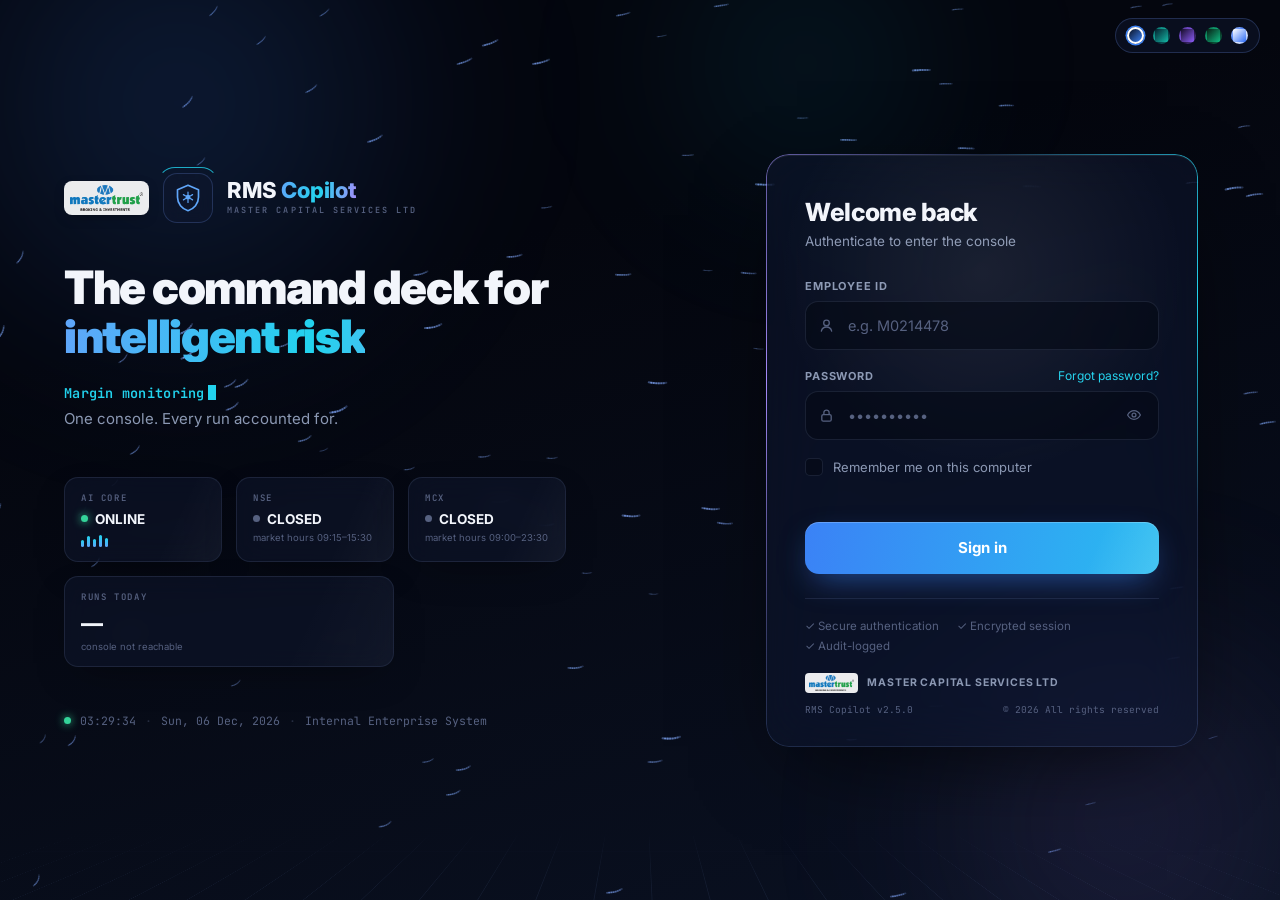
==== platform/login/index.html @ b71c1687 "RMS Copilot - clean start" ====
<!DOCTYPE html>
<html lang="en">
<head>
  <meta charset="UTF-8">
  <meta name="viewport" content="width=device-width, initial-scale=1.0">
  <meta name="color-scheme" content="dark">
  <title>RMS Copilot — Sign in</title>
  <link rel="preconnect" href="https://fonts.googleapis.com">
  <link rel="preconnect" href="https://fonts.gstatic.com" crossorigin>
  <link href="https://fonts.googleapis.com/css2?family=Inter:wght@400;500;600;700;800;900&family=JetBrains+Mono:wght@400;600&display=swap" rel="stylesheet">
  <!-- Absolute path: served at /login, relative would 404 -->
  <link rel="stylesheet" href="/platform/login/styles.css">
</head>

<body data-env="DEV">

  <!-- ═══ DEPTH-PROJECTED STARFIELD (canvas) — parallaxes against cursor ═══ -->
  <canvas id="bgField" aria-hidden="true"></canvas>

  <!-- ═══ AURORA LIGHT VOLUMES — huge blurred orbs drifting behind all ═══ -->
  <div class="aurora" aria-hidden="true">
    <div class="orb o1"></div>
    <div class="orb o2"></div>
    <div class="orb o3"></div>
  </div>

  <!-- ═══ HOLOGRAPHIC FLOOR GRID ═══ -->
  <div class="floor" aria-hidden="true"></div>

  <!-- ═══ THEME PICKER ═══ -->
  <div class="theme-picker" role="radiogroup" aria-label="Color theme">
    <button class="tp-dot" data-theme="midnight" title="Midnight" role="radio" aria-checked="true"></button>
    <button class="tp-dot" data-theme="ocean"    title="Ocean"    role="radio" aria-checked="false"></button>
    <button class="tp-dot" data-theme="nebula"   title="Nebula"   role="radio" aria-checked="false"></button>
    <button class="tp-dot" data-theme="emerald"  title="Emerald"  role="radio" aria-checked="false"></button>
    <button class="tp-dot" data-theme="light"    title="Light"    role="radio" aria-checked="false"></button>
  </div>

  <div class="shell">

    <!-- ═══════════════════════ LEFT · THE DECK ═══════════════════════ -->
    <section class="brand">
      <!-- parallax container — layers shift at different rates vs cursor -->
      <div class="brand-inner plx" data-plx="14">

        <div class="logo-row anim" style="--d:0ms">
          <!-- Company logo — hidden automatically if the file fails to load,
               so a missing/odd-looking asset can never break the header -->
          <img class="co-logo" src="/platform/login/master-logo.avif" alt=""
               onerror="this.style.display='none'">
          <div class="logo-mark" aria-hidden="true">
            <span class="logo-ring"></span>
            <svg viewBox="0 0 40 40" fill="none" xmlns="http://www.w3.org/2000/svg">
              <defs>
                <linearGradient id="lg" x1="0" y1="0" x2="40" y2="40">
                  <stop offset="0%"  stop-color="var(--g1)"/>
                  <stop offset="55%" stop-color="var(--g2)"/>
                  <stop offset="100%" stop-color="var(--g3)"/>
                </linearGradient>
              </defs>
              <path d="M20 3 34 9v10c0 8.5-6 15.5-14 18C12 34.5 6 27.5 6 19V9l14-6z"
                    stroke="url(#lg)" stroke-width="2.2" stroke-linejoin="round"/>
              <circle cx="20" cy="19" r="3.2" fill="url(#lg)"/>
              <path d="M20 12v3.6M20 22.4V26M13.9 15.5l3 1.8M23.1 20.7l3 1.8M26.1 15.5l-3 1.8M16.9 20.7l-3 1.8"
                    stroke="url(#lg)" stroke-width="1.6" stroke-linecap="round"/>
            </svg>
          </div>
          <div class="wm-block">
            <div class="wordmark">RMS <span>Copilot</span></div>
            <div class="wm-co">MASTER CAPITAL SERVICES LTD</div>
          </div>
        </div>

        <!-- word-by-word blur-to-sharp reveal; each word also distorts on hover -->
        <h1 class="tagline" aria-label="The command deck for intelligent risk">
          <span class="w" style="--wd:.10s">The</span>
          <span class="w" style="--wd:.18s">command</span>
          <span class="w" style="--wd:.26s">deck</span>
          <span class="w" style="--wd:.34s">for</span><br>
          <em class="w hue" style="--wd:.46s">intelligent&nbsp;risk</em>
        </h1>

        <p class="tagline-sub anim" style="--d:520ms">
          <span id="typeLine" class="type-line">Margin monitoring</span><span class="caret"></span><br>
          One console. Every run accounted for.
        </p>

        <!-- HUD telemetry — floats at its own depth, fed live by script.js
             (real /ops data where reachable; time-derived market state always) -->
        <div class="hud plx" data-plx="26" aria-hidden="true">
          <div class="hud-card anim float" style="--d:300ms; --fd:0s">
            <div class="hud-k">AI CORE</div>
            <div class="hud-v"><span class="pulse ok"></span> ONLINE</div>
            <div class="hud-wave"><i></i><i></i><i></i><i></i><i></i></div>
          </div>
          <div class="hud-card anim float" style="--d:380ms; --fd:1.1s">
            <div class="hud-k">NSE</div>
            <div class="hud-v" id="hudNse"><span class="pulse"></span> —</div>
            <div class="hud-sub" id="hudNseSub">market hours 09:15–15:30</div>
          </div>
          <div class="hud-card anim float" style="--d:460ms; --fd:2.2s">
            <div class="hud-k">MCX</div>
            <div class="hud-v" id="hudMcx"><span class="pulse"></span> —</div>
            <div class="hud-sub" id="hudMcxSub">market hours 09:00–23:30</div>
          </div>
          <div class="hud-card anim float wide" style="--d:540ms; --fd:3.0s">
            <div class="hud-k">RUNS TODAY</div>
            <div class="hud-v big" id="hudRuns">—</div>
            <div class="hud-sub" id="hudRunsSub">connecting to console…</div>
          </div>
        </div>

        <div class="ops-line anim" style="--d:620ms">
          <span class="ops-dot"></span>
          <span id="liveClock">--:--:--</span>
          <span class="ops-sep">·</span>
          <span id="liveDate">—</span>
          <span class="ops-sep">·</span>
          <span>Internal Enterprise System</span>
        </div>

      </div>
    </section>

    <!-- ═══════════════════════ RIGHT · THE CARD ═══════════════════════ -->
    <main class="auth">
      <!-- perspective stage: the card tilts in 3D toward the cursor -->
      <div class="stage">
        <div class="card anim breathe" id="loginCard" style="--d:140ms">

          <!-- animated conic border, runs around the card edge -->
          <span class="card-border" aria-hidden="true"></span>
          <!-- cursor-tracked light reflection -->
          <span class="card-sheen" id="cardSheen" aria-hidden="true"></span>

          <div class="card-logo" aria-hidden="true">
            <svg viewBox="0 0 40 40" width="34" height="34" fill="none">
              <path d="M20 3 34 9v10c0 8.5-6 15.5-14 18C12 34.5 6 27.5 6 19V9l14-6z"
                    stroke="url(#lg)" stroke-width="2.2" stroke-linejoin="round"/>
              <circle cx="20" cy="19" r="3.2" fill="var(--g1)"/>
            </svg>
          </div>

          <h2 class="card-title">Welcome back</h2>
          <p class="card-sub">Authenticate to enter the console</p>

          <form id="loginForm" novalidate>

            <div class="field">
              <label for="empId">Employee ID</label>
              <div class="input-wrap">
                <span class="input-ic" aria-hidden="true">
                  <svg viewBox="0 0 16 16" width="15" height="15" fill="none">
                    <circle cx="8" cy="5.2" r="3" stroke="currentColor" stroke-width="1.4"/>
                    <path d="M2.5 14c.7-3 3-4.4 5.5-4.4s4.8 1.4 5.5 4.4" stroke="currentColor" stroke-width="1.4" stroke-linecap="round"/>
                  </svg>
                </span>
                <input id="empId" name="empId" type="text" autocomplete="username"
                       spellcheck="false" required placeholder="e.g. M0214478"
                       aria-describedby="formMsg">
              </div>
            </div>

            <div class="field">
              <div class="label-row">
                <label for="password">Password</label>
                <a class="forgot" href="javascript:void(0)" id="forgotLink">Forgot password?</a>
              </div>
              <div class="input-wrap">
                <span class="input-ic" aria-hidden="true">
                  <svg viewBox="0 0 16 16" width="15" height="15" fill="none">
                    <rect x="3" y="7" width="10" height="7" rx="1.6" stroke="currentColor" stroke-width="1.4"/>
                    <path d="M5.2 7V5a2.8 2.8 0 1 1 5.6 0v2" stroke="currentColor" stroke-width="1.4"/>
                  </svg>
                </span>
                <input id="password" name="password" type="password"
                       autocomplete="current-password" required
                       placeholder="••••••••••" aria-describedby="capsWarn formMsg">
                <button type="button" class="eye" id="eyeBtn"
                        aria-label="Show password" aria-pressed="false">
                  <svg class="eye-open" viewBox="0 0 18 18" width="16" height="16" fill="none">
                    <path d="M1.8 9S4.5 4.2 9 4.2 16.2 9 16.2 9 13.5 13.8 9 13.8 1.8 9 1.8 9z" stroke="currentColor" stroke-width="1.4"/>
                    <circle cx="9" cy="9" r="2.2" stroke="currentColor" stroke-width="1.4"/>
                  </svg>
                  <svg class="eye-closed" viewBox="0 0 18 18" width="16" height="16" fill="none" style="display:none">
                    <path d="M1.8 9S4.5 4.2 9 4.2 16.2 9 16.2 9 13.5 13.8 9 13.8 1.8 9 1.8 9z" stroke="currentColor" stroke-width="1.4"/>
                    <path d="M3.5 14.5 14.5 3.5" stroke="currentColor" stroke-width="1.4" stroke-linecap="round"/>
                  </svg>
                </button>
              </div>
              <div class="caps-warn" id="capsWarn" role="status" aria-live="polite" hidden>
                ⇪ Caps Lock is on
              </div>
            </div>

            <label class="remember">
              <input type="checkbox" id="rememberMe">
              <span class="box" aria-hidden="true"></span>
              Remember me on this computer
            </label>

            <div class="form-msg" id="formMsg" role="alert" aria-live="assertive"></div>

            <button type="submit" class="signin" id="signinBtn">
              <span class="signin-shine" aria-hidden="true"></span>
              <span class="signin-label">Sign in</span>
              <span class="signin-spinner" aria-hidden="true"></span>
              <span class="signin-check" aria-hidden="true">✓</span>
            </button>

          </form>

          <!-- ═══ FIRST-LOGIN PASSWORD CHANGE ═══
               Swapped in place of the sign-in form when the account is still
               on the default. Same card, no navigation — the moment of
               arriving and the moment of securing the account are one step. -->
          <form id="changeForm" hidden>
            <div class="field">
              <label for="newPw">New password</label>
              <div class="input-wrap">
                <span class="input-ic" aria-hidden="true">
                  <svg viewBox="0 0 16 16" width="15" height="15" fill="none">
                    <rect x="3" y="7" width="10" height="7" rx="1.6" stroke="currentColor" stroke-width="1.4"/>
                    <path d="M5.2 7V5a2.8 2.8 0 1 1 5.6 0v2" stroke="currentColor" stroke-width="1.4"/>
                  </svg>
                </span>
                <input id="newPw" type="password" autocomplete="new-password"
                       placeholder="at least 8 characters" required>
              </div>
              <div class="pw-meter" aria-hidden="true"><i id="pwBar"></i></div>
            </div>

            <div class="field">
              <label for="newPw2">Confirm new password</label>
              <div class="input-wrap">
                <span class="input-ic" aria-hidden="true">
                  <svg viewBox="0 0 16 16" width="15" height="15" fill="none">
                    <path d="M3 8.5 6.5 12 13 5" stroke="currentColor" stroke-width="1.6"
                          stroke-linecap="round" stroke-linejoin="round"/>
                  </svg>
                </span>
                <input id="newPw2" type="password" autocomplete="new-password"
                       placeholder="type it again" required>
              </div>
            </div>

            <div class="form-msg" id="changeMsg" role="alert" aria-live="assertive"></div>

            <button type="submit" class="signin" id="changeBtn">
              <span class="signin-shine" aria-hidden="true"></span>
              <span class="signin-label">Set password &amp; continue</span>
              <span class="signin-spinner" aria-hidden="true"></span>
              <span class="signin-check" aria-hidden="true">✓</span>
            </button>
          </form>

          <ul class="security" aria-label="Security information">
            <li>✓ Secure authentication</li>
            <li>✓ Encrypted session</li>
            <li>✓ Audit-logged</li>
          </ul>

          <div class="card-co">
            <img src="/platform/login/master-logo.avif" alt="" onerror="this.style.display='none'">
            <span>Master Capital Services Ltd</span>
          </div>
          <div class="card-meta">
            <span id="buildVer">RMS Copilot v2.5.0</span>
            <span>© <span id="copyYear">2026</span> All rights reserved</span>
          </div>

        </div>
      </div>
    </main>
  </div>

  <!-- cursor glow — a soft light that lags behind the pointer -->
  <div class="cursor-glow" id="cursorGlow" aria-hidden="true"></div>

  <div class="toasts" id="toasts" aria-live="polite"></div>

  <script src="/platform/login/script.js"></script>
</body>
</html>
---- platform/login/styles.css ----
/* ═══════════════════════════════════════════════════════════════════════════
   RMS Copilot — Sign-in "command deck"
   Depth model (back → front):
     canvas starfield  →  aurora orbs  →  floor grid  →  brand/HUD (parallax)
     →  3D-tilting glass card
   All motion is transform/opacity only (GPU-composited), and everything
   respects prefers-reduced-motion. No build step, no frameworks.
   ═══════════════════════════════════════════════════════════════════════════ */

/* 1 ── THEME TOKENS ──────────────────────────────────────────────────────── */
:root, html[data-theme="midnight"] {
  --bg: #04060e; --bg-2: #0a1122;
  --ink: #f2f5fb; --muted: #8b98b3; --dim: #566180;
  --card: rgba(16, 24, 46, .52);
  --card-border: rgba(120, 160, 255, .22);
  --line: rgba(140, 165, 210, .14);
  --input-bg: rgba(6, 10, 22, .62);
  --accent: #3b82f6;
  --g1: #60a5fa; --g2: #22d3ee; --g3: #a78bfa;
  --glow-a: rgba(59, 130, 246, .2); --glow-b: rgba(167, 139, 250, .14);
  --glow-c: rgba(34, 211, 238, .12);
  --particle: 130, 170, 255;
  --ok: #34d399; --warn: #fbbf24; --err: #f87171;
}
html[data-theme="ocean"] {
  --bg: #02090f; --bg-2: #05202e;
  --ink: #eafcf9; --muted: #8fb4b8; --dim: #4f767e;
  --card: rgba(8, 30, 40, .55);
  --card-border: rgba(45, 212, 191, .24);
  --line: rgba(94, 210, 200, .14);
  --input-bg: rgba(3, 16, 24, .65);
  --accent: #14b8a6;
  --g1: #2dd4bf; --g2: #38bdf8; --g3: #22d3ee;
  --glow-a: rgba(45, 212, 191, .18); --glow-b: rgba(56, 189, 248, .12);
  --glow-c: rgba(20, 184, 166, .1);
  --particle: 80, 220, 205;
}
html[data-theme="nebula"] {
  --bg: #090412; --bg-2: #160c28;
  --ink: #f4effc; --muted: #a091c0; --dim: #645884;
  --card: rgba(26, 16, 48, .55);
  --card-border: rgba(167, 139, 250, .26);
  --line: rgba(167, 139, 250, .16);
  --input-bg: rgba(12, 7, 26, .65);
  --accent: #8b5cf6;
  --g1: #a78bfa; --g2: #ec4899; --g3: #818cf8;
  --glow-a: rgba(139, 92, 246, .22); --glow-b: rgba(236, 72, 153, .12);
  --glow-c: rgba(129, 140, 248, .12);
  --particle: 190, 160, 255;
}
html[data-theme="emerald"] {
  --bg: #030d08; --bg-2: #082015;
  --ink: #eefaf3; --muted: #8fb3a0; --dim: #517564;
  --card: rgba(10, 32, 22, .55);
  --card-border: rgba(52, 211, 153, .24);
  --line: rgba(52, 211, 153, .14);
  --input-bg: rgba(4, 14, 9, .65);
  --accent: #10b981;
  --g1: #34d399; --g2: #a3e635; --g3: #2dd4bf;
  --glow-a: rgba(52, 211, 153, .18); --glow-b: rgba(163, 230, 53, .09);
  --glow-c: rgba(45, 212, 191, .1);
  --particle: 90, 225, 165;
}
html[data-theme="light"] {
  --bg: #eef2f9; --bg-2: #dfe7f4;
  --ink: #16202e; --muted: #53627a; --dim: #8b97ac;
  --card: rgba(255, 255, 255, .68);
  --card-border: rgba(47, 109, 246, .25);
  --line: rgba(30, 60, 120, .13);
  --input-bg: rgba(255, 255, 255, .85);
  --accent: #2f6df6;
  --g1: #2f6df6; --g2: #0ea5e9; --g3: #7c3aed;
  --glow-a: rgba(47, 109, 246, .14); --glow-b: rgba(124, 58, 237, .1);
  --glow-c: rgba(14, 165, 233, .1);
  --particle: 60, 110, 220;
  --ok: #0ea371; --warn: #b45309; --err: #dc2626;
}

/* 2 ── BASE ─────────────────────────────────────────────────────────────── */
* { box-sizing: border-box; margin: 0; padding: 0; }
html, body { height: 100%; }

body {
  font-family: "Inter", "SF Pro Display", "Segoe UI", system-ui, sans-serif;
  background: linear-gradient(165deg, var(--bg) 30%, var(--bg-2) 100%);
  color: var(--ink);
  -webkit-font-smoothing: antialiased;
  overflow: hidden;                 /* the deck is a fixed scene */
  transition: background .6s ease;
}
@media (max-width: 1023px) { body { overflow: auto; } }

/* 3 ── SCENE LAYERS ─────────────────────────────────────────────────────── */
#bgField { position: fixed; inset: 0; z-index: 0; pointer-events: none; }

/* aurora — three giant blurred orbs, drifting on long offsets. blur is
   expensive, so they're few, slow, and transform-only */
.aurora { position: fixed; inset: 0; z-index: 0; pointer-events: none; overflow: hidden; }
.orb {
  position: absolute;
  border-radius: 50%;
  filter: blur(80px);
  opacity: 1.25;               /* clamps to 1; intent: full-strength glows */
  will-change: transform;
}
.o1 { width: 52vw; height: 52vw; left: -12vw; top: -18vw;
      background: radial-gradient(circle, var(--glow-a), transparent 65%);
      animation: drift1 26s ease-in-out infinite alternate; }
.o2 { width: 44vw; height: 44vw; right: -10vw; bottom: -16vw;
      background: radial-gradient(circle, var(--glow-b), transparent 65%);
      animation: drift2 32s ease-in-out infinite alternate; }
.o3 { width: 30vw; height: 30vw; right: 22vw; top: -10vw;
      background: radial-gradient(circle, var(--glow-c), transparent 65%);
      animation: drift1 38s ease-in-out infinite alternate-reverse; }
@keyframes drift1 { to { transform: translate(6vw, 5vh) scale(1.12); } }
@keyframes drift2 { to { transform: translate(-5vw, -6vh) scale(1.08); } }

/* holographic floor — a perspective grid fading toward the horizon */
.floor {
  position: fixed; left: -20vw; right: -20vw; bottom: -6vh; height: 46vh;
  z-index: 0; pointer-events: none;
  background:
    repeating-linear-gradient(90deg, rgba(var(--particle), .11) 0 1px, transparent 1px 70px),
    repeating-linear-gradient(0deg,  rgba(var(--particle), .11) 0 1px, transparent 1px 46px);
  transform: perspective(600px) rotateX(62deg);
  transform-origin: 50% 100%;
  -webkit-mask-image: linear-gradient(transparent 0%, #000 55%);
          mask-image: linear-gradient(transparent 0%, #000 55%);
  opacity: .65;
  /* the grid slides toward the viewer — one 46px cell per 3s, seamless loop */
  animation: floorScroll 3s linear infinite;
}
@keyframes floorScroll { to { background-position: 0 0, 0 46px; } }

/* 4 ── LAYOUT ───────────────────────────────────────────────────────────── */
.shell {
  position: relative; z-index: 1;
  min-height: 100vh;
  display: grid;
  grid-template-columns: 1.15fr 1fr;
}
@media (max-width: 1023px) {
  .shell { grid-template-columns: 1fr; }
  .brand { min-height: auto !important; padding: 44px 24px 0 !important; }
  .tagline { font-size: clamp(24px, 6.5vw, 32px) !important; }
  .hud { display: none !important; }
  .ops-line { display: none !important; }
  .card-logo { display: grid !important; }
  .floor { display: none; }
}

/* parallax layers — script.js writes --px/--py (‑1..1); each layer scales by
   its own data-plx factor for depth. transform-only = cheap. */
.plx { transform: translate3d(calc(var(--px, 0) * var(--plx-f, 0) * 1px),
                              calc(var(--py, 0) * var(--plx-f, 0) * 1px), 0);
       transition: transform .18s cubic-bezier(.2, .7, .3, 1); }

/* 5 ── BRAND SIDE ───────────────────────────────────────────────────────── */
.brand { display: flex; align-items: center; padding: 64px; min-height: 100vh; }
.brand-inner { max-width: 600px; width: 100%; }

.logo-row { display: flex; align-items: center; gap: 14px; margin-bottom: 40px; }

.logo-mark {
  position: relative;
  width: 50px; height: 50px; flex: none;
  display: grid; place-items: center;
  border-radius: 14px;
  background: var(--card);
  border: 1px solid var(--card-border);
  backdrop-filter: blur(8px);
}
.logo-mark svg { width: 30px; height: 30px; }
/* orbiting ring around the logo */
.logo-ring {
  position: absolute; inset: -7px;
  border-radius: 18px;
  border: 1px solid transparent;
  border-top-color: var(--g2);
  border-right-color: transparent;
  animation: orbit 5s linear infinite;
  opacity: .8;
}
@keyframes orbit { to { transform: rotate(360deg); } }

.co-logo {
  height: 34px; width: auto; flex: none;
  border-radius: 8px;
  /* the source logo is light-background artwork; a soft plate keeps it
     legible on the dark deck without recolouring the brand */
  background: rgba(255, 255, 255, .92);
  padding: 4px 6px;
  box-shadow: 0 4px 14px -6px rgba(0, 0, 0, .5);
}
html[data-theme="light"] .co-logo { background: transparent; box-shadow: none; }

.wm-block { display: flex; flex-direction: column; gap: 3px; }
.wordmark { font-size: 22px; font-weight: 800; letter-spacing: -.01em; line-height: 1; }
.wordmark span {
  background: linear-gradient(100deg, var(--g1), var(--g2), var(--g3));
  -webkit-background-clip: text; background-clip: text;
  -webkit-text-fill-color: transparent;
}
.wm-co {
  font-family: "JetBrains Mono", monospace;
  font-size: 8.5px; font-weight: 600; letter-spacing: .24em;
  color: var(--dim);
}

.tagline {
  font-size: clamp(34px, 3.6vw, 52px);
  font-weight: 900;
  line-height: 1.08;
  letter-spacing: -.028em;
  margin-bottom: 18px;
}

/* word-by-word entrance: blur-to-sharp, staggered by --wd. Whole sequence
   lands inside ~1s. Each word also distorts slightly on hover. */
.tagline .w {
  display: inline-block;
  opacity: 0;
  filter: blur(10px);
  transform: translateY(12px);
  animation: wordIn .55s cubic-bezier(.2, .7, .3, 1) forwards;
  animation-delay: var(--wd, 0s);
  transition: transform .22s cubic-bezier(.3, 1.4, .5, 1), letter-spacing .22s ease;
}
.tagline .w:hover {
  transform: translateY(-3px) skewX(-3deg);
  letter-spacing: .01em;
}
@keyframes wordIn { to { opacity: 1; filter: blur(0); transform: none; } }

.tagline em {
  font-style: normal;
  background: linear-gradient(100deg, var(--g1), var(--g2), var(--g3), var(--g1));
  background-size: 250% 100%;
  -webkit-background-clip: text; background-clip: text;
  -webkit-text-fill-color: transparent;
  animation: wordIn .55s cubic-bezier(.2,.7,.3,1) forwards,
             shimmer 7s ease-in-out .8s infinite;
}
/* slow hue drift layered on top of the shimmer — the gradient never sits still */
.tagline .hue { animation: wordIn .55s cubic-bezier(.2,.7,.3,1) var(--wd, 0s) forwards,
                           shimmer 7s ease-in-out 1s infinite,
                           hueDrift 18s linear 1s infinite; }
@keyframes shimmer { 50% { background-position: 100% 0; } }
@keyframes hueDrift { 50% { filter: hue-rotate(28deg); } }

.tagline-sub {
  font-size: 15px; color: var(--muted); line-height: 1.75;
  max-width: 460px; margin-bottom: 44px;
}

/* typewriter line — text swapped by script.js, caret blinks here */
.type-line {
  color: var(--g2);
  font-weight: 600;
  font-family: "JetBrains Mono", monospace;
  font-size: 13.5px;
  letter-spacing: .02em;
}
.caret {
  display: inline-block;
  width: 8px; height: 15px;
  margin-left: 3px;
  vertical-align: -2px;
  background: var(--g2);
  animation: caretBlink 1s steps(1) infinite;
}
@keyframes caretBlink { 50% { opacity: 0; } }

/* 6 ── HUD TELEMETRY ────────────────────────────────────────────────────── */
.hud {
  display: grid;
  grid-template-columns: repeat(3, minmax(0, 158px));
  gap: 14px;
  margin-bottom: 46px;
}
.hud-card {
  padding: 14px 16px;
  border-radius: 14px;
  background: var(--card);
  border: 1px solid var(--line);
  backdrop-filter: blur(14px);
  -webkit-backdrop-filter: blur(14px);
  box-shadow: 0 14px 40px -18px rgba(0, 0, 0, .5);
  position: relative;
  overflow: hidden;
}
.hud-card::after {                      /* scanline sheen */
  content: ""; position: absolute; inset: 0;
  background: linear-gradient(115deg, transparent 30%, rgba(255,255,255,.045) 50%, transparent 70%);
  background-size: 250% 100%;
  animation: scan 6s linear infinite;
}
@keyframes scan { to { background-position: -250% 0; } }

.hud-card.wide { grid-column: span 2; }

.hud-k { font-family: "JetBrains Mono", monospace; font-size: 9px; font-weight: 600;
         letter-spacing: .18em; color: var(--dim); margin-bottom: 7px; }
.hud-v { font-size: 13.5px; font-weight: 700; display: flex; align-items: center; gap: 7px; }
.hud-v.big { font-size: 22px; font-weight: 800; font-variant-numeric: tabular-nums; }
.hud-sub { font-size: 9.5px; color: var(--dim); margin-top: 5px; }

.pulse {
  width: 7px; height: 7px; border-radius: 50%; flex: none;
  background: var(--dim);
}
.pulse.ok  { background: var(--ok);  box-shadow: 0 0 9px var(--ok);  animation: pl 2s infinite; }
.pulse.off { background: var(--dim); }
@keyframes pl { 50% { opacity: .35; } }

/* tiny equalizer wave in the AI CORE card */
.hud-wave { display: flex; gap: 3px; align-items: flex-end; height: 12px; margin-top: 8px; }
.hud-wave i {
  width: 3px; border-radius: 2px;
  background: linear-gradient(180deg, var(--g2), var(--g1));
  animation: eq 1.1s ease-in-out infinite;
}
.hud-wave i:nth-child(1) { height: 55%; animation-delay: 0s; }
.hud-wave i:nth-child(2) { height: 90%; animation-delay: .15s; }
.hud-wave i:nth-child(3) { height: 65%; animation-delay: .3s; }
.hud-wave i:nth-child(4) { height: 100%; animation-delay: .45s; }
.hud-wave i:nth-child(5) { height: 70%; animation-delay: .6s; }
@keyframes eq { 50% { transform: scaleY(.45); } }

.float { animation: cardFloat 7s ease-in-out infinite; animation-delay: var(--fd, 0s); }
@keyframes cardFloat { 50% { transform: translateY(-8px); } }

.ops-line {
  display: flex; align-items: center; gap: 9px;
  font-family: "JetBrains Mono", monospace;
  font-size: 11.5px; color: var(--dim);
}
.ops-dot { width: 7px; height: 7px; border-radius: 50%;
           background: var(--ok); box-shadow: 0 0 8px var(--ok);
           animation: pl 2.2s infinite; }
.ops-sep { opacity: .4; }

/* 7 ── THE CARD (3D stage + tilt + breathing) ───────────────────────────── */
.auth { display: flex; align-items: center; justify-content: center; padding: 48px 24px; }

.stage { perspective: 1200px; }        /* gives the tilt real depth */

.card {
  position: relative;
  width: min(430px, calc(100vw - 40px));
  padding: 42px 38px 30px;
  border-radius: 22px;
  background: var(--card);
  backdrop-filter: blur(26px) saturate(1.4);
  -webkit-backdrop-filter: blur(26px) saturate(1.4);
  box-shadow:
    0 30px 90px -30px rgba(0, 0, 0, .75),
    inset 0 1px 0 rgba(255, 255, 255, .07);
  /* script.js drives --rx/--ry from cursor position */
  transform: rotateX(calc(var(--ry, 0) * 1deg)) rotateY(calc(var(--rx, 0) * 1deg));
  transform-style: preserve-3d;
  transition: transform .16s cubic-bezier(.2, .7, .3, 1);
}
html[data-theme="light"] .card {
  box-shadow: 0 30px 70px -34px rgba(23, 32, 46, .45), inset 0 1px 0 rgba(255,255,255,.9);
}

/* breathing — a slow scale pulse, disabled once the user starts typing */
.breathe { animation: rise .55s cubic-bezier(.2,.7,.3,1) both,
                      breathe 6s ease-in-out 1.2s infinite; }
@keyframes breathe { 50% { box-shadow: 0 34px 100px -28px rgba(0,0,0,.8),
                                        inset 0 1px 0 rgba(255,255,255,.07); } }

/* animated running border — conic gradient rotating behind a mask */
.card-border {
  position: absolute; inset: -1px;
  border-radius: 23px;
  padding: 1px;
  background: conic-gradient(from var(--ang, 0deg),
      var(--card-border), var(--g2), var(--card-border) 30%,
      var(--card-border) 60%, var(--g3), var(--card-border));
  -webkit-mask: linear-gradient(#000 0 0) content-box, linear-gradient(#000 0 0);
  -webkit-mask-composite: xor;
          mask: linear-gradient(#000 0 0) content-box, linear-gradient(#000 0 0);
          mask-composite: exclude;
  animation: border-run 7s linear infinite;
  pointer-events: none;
}
@property --ang { syntax: "<angle>"; initial-value: 0deg; inherits: false; }
@keyframes border-run { to { --ang: 360deg; } }

/* cursor-tracked reflection — a soft light spot that follows the mouse */
.card-sheen {
  position: absolute; inset: 0;
  border-radius: 22px;
  background: radial-gradient(340px circle at var(--mx, 50%) var(--my, 20%),
              rgba(255, 255, 255, .07), transparent 60%);
  pointer-events: none;
  transition: opacity .3s;
}

.env-badge {
  position: absolute; top: 16px; right: 16px;
  font-family: "JetBrains Mono", monospace;
  font-size: 9px; font-weight: 700; letter-spacing: .12em;
  padding: 3px 9px; border-radius: 11px;
  color: var(--warn); border: 1px solid currentColor;
  opacity: .85;
}
.env-badge[data-env="PROD"] { color: var(--ok); }

.card-logo { display: none; place-items: center; margin-bottom: 14px; }
.card-title { font-size: 25px; font-weight: 800; letter-spacing: -.018em; margin-bottom: 6px; }
.card-sub { font-size: 13.5px; color: var(--muted); margin-bottom: 30px; }

/* 8 ── FIELDS ───────────────────────────────────────────────────────────── */
.field { margin-bottom: 18px; }
.field label, .label-row label {
  display: block;
  font-size: 11px; font-weight: 700; letter-spacing: .07em; text-transform: uppercase;
  color: var(--muted); margin-bottom: 8px;
}
.label-row { display: flex; justify-content: space-between; align-items: baseline; }
.forgot { font-size: 12px; color: var(--g2); text-decoration: none; }
.forgot:hover { text-decoration: underline; }

.input-wrap { position: relative; display: flex; align-items: center; }
.input-ic { position: absolute; left: 14px; color: var(--dim); pointer-events: none;
            display: grid; place-items: center; transition: color .18s; }

.input-wrap input {
  width: 100%; height: 49px;
  padding: 0 46px 0 42px;
  font: inherit; font-size: 14.5px;
  color: var(--ink);
  background: var(--input-bg);
  border: 1px solid var(--line);
  border-radius: 13px;
  outline: none;
  transition: border-color .18s, box-shadow .18s, transform .18s;
}
.input-wrap input::placeholder { color: var(--dim); }
.input-wrap input:focus-visible {
  border-color: var(--accent);
  box-shadow: 0 0 0 3px color-mix(in srgb, var(--accent) 24%, transparent),
              0 0 24px -6px color-mix(in srgb, var(--accent) 45%, transparent);
}
.input-wrap:focus-within .input-ic { color: var(--g2); }

/* underline sweep — a cyan line that grows from the left on focus */
.input-wrap::after {
  content: "";
  position: absolute; left: 12px; right: 12px; bottom: 0; height: 2px;
  border-radius: 2px;
  background: linear-gradient(90deg, var(--g2), var(--g1));
  transform: scaleX(0);
  transform-origin: left;
  transition: transform .32s cubic-bezier(.2, .7, .3, 1);
  pointer-events: none;
}
.input-wrap:focus-within::after { transform: scaleX(1); }

.eye {
  position: absolute; right: 6px;
  width: 38px; height: 38px;
  display: grid; place-items: center;
  background: transparent; border: none;
  color: var(--dim); cursor: pointer; border-radius: 10px;
  transition: color .15s, background .15s;
}
.eye:hover { color: var(--ink); background: rgba(128, 150, 200, .1); }
.eye:focus-visible { outline: 2px solid var(--accent); outline-offset: 1px; }

.caps-warn { margin-top: 7px; font-size: 11.5px; font-weight: 600; color: var(--warn); }

.remember {
  display: flex; align-items: center; gap: 10px;
  font-size: 13px; color: var(--muted);
  cursor: pointer; user-select: none;
  margin: 4px 0 16px;
}
.remember input { position: absolute; opacity: 0; width: 1px; height: 1px; }
.remember .box {
  width: 18px; height: 18px; flex: none; border-radius: 5px;
  border: 1.5px solid var(--line); background: var(--input-bg);
  display: grid; place-items: center; transition: all .15s;
}
.remember input:checked + .box { background: var(--accent); border-color: var(--accent); }
.remember input:checked + .box::after { content: "✓"; color: #fff; font-size: 12px; font-weight: 800; }
.remember input:focus-visible + .box {
  box-shadow: 0 0 0 3px color-mix(in srgb, var(--accent) 25%, transparent);
}

.form-msg { min-height: 18px; margin-bottom: 12px;
            font-size: 12.5px; font-weight: 600; color: var(--err); }

/* 9 ── SIGN-IN BUTTON — shine · ripple · loading morph · success ────────── */
.signin {
  position: relative; overflow: hidden;
  width: 100%; height: 52px;
  border: none; border-radius: 14px;
  font: inherit; font-size: 15px; font-weight: 700;
  color: #fff; cursor: pointer;
  background: linear-gradient(100deg, var(--accent), var(--g2) 140%);
  box-shadow:
    0 12px 32px -10px color-mix(in srgb, var(--accent) 60%, transparent),
    inset 0 1px 0 rgba(255, 255, 255, .22);
  transition: transform .15s ease, box-shadow .2s ease, filter .2s ease,
              background .35s ease, border-radius .35s ease;
}
.signin:hover:not(:disabled) {
  transform: translateY(-2px);
  filter: brightness(1.1);
  box-shadow: 0 18px 40px -10px color-mix(in srgb, var(--accent) 72%, transparent),
              inset 0 1px 0 rgba(255, 255, 255, .25);
}
.signin:active:not(:disabled) { transform: translateY(0) scale(.985); }
.signin:focus-visible { outline: 2px solid var(--g2); outline-offset: 3px; }
.signin:disabled { cursor: not-allowed; }

/* perpetual shine sweeping across the button */
.signin-shine {
  position: absolute; inset: 0;
  background: linear-gradient(115deg, transparent 32%, rgba(255,255,255,.28) 48%,
                              rgba(255,255,255,.05) 52%, transparent 68%);
  background-size: 260% 100%;
  animation: shine 3.4s ease-in-out infinite;
  pointer-events: none;
}
@keyframes shine { 0% { background-position: 130% 0; } 60%, 100% { background-position: -130% 0; } }

.ripple {
  position: absolute; border-radius: 50%;
  background: rgba(255, 255, 255, .35);
  transform: scale(0);
  animation: ripple .55s ease-out forwards;
  pointer-events: none;
}
@keyframes ripple { to { transform: scale(3); opacity: 0; } }

.signin-spinner { position: absolute; inset: 0; display: none; place-items: center; }
.signin-spinner::after {
  content: ""; width: 20px; height: 20px; border-radius: 50%;
  border: 2.5px solid rgba(255,255,255,.35); border-top-color: #fff;
  animation: spin .7s linear infinite;
}
@keyframes spin { to { transform: rotate(360deg); } }

.signin-check {
  position: absolute; inset: 0;
  display: none; place-items: center;
  font-size: 21px; font-weight: 800;
}

.signin.loading .signin-label,  .signin.loading .signin-shine  { opacity: 0; }
.signin.loading .signin-spinner { display: grid; }

.signin.success {
  background: var(--ok);
  box-shadow: 0 12px 34px -10px color-mix(in srgb, var(--ok) 65%, transparent);
}
.signin.success .signin-label, .signin.success .signin-shine,
.signin.success .signin-spinner { display: none; opacity: 0; }
.signin.success .signin-check { display: grid; animation: pop .4s cubic-bezier(.3,1.6,.5,1); }
@keyframes pop { from { transform: scale(.4); } }

/* wrong password — the whole card shakes, once, briefly */
.card.shake { animation: shake .45s cubic-bezier(.36,.07,.19,.97); }
@keyframes shake {
  10%, 90% { transform: translateX(-2px); }
  20%, 80% { transform: translateX(4px); }
  30%, 50%, 70% { transform: translateX(-7px); }
  40%, 60% { transform: translateX(7px); }
}

/* 10 ── SECURITY + META ─────────────────────────────────────────────────── */
.security {
  list-style: none;
  display: flex; flex-wrap: wrap; gap: 6px 18px;
  margin: 24px 0 20px; padding-top: 20px;
  border-top: 1px solid var(--line);
}
.security li { font-size: 11.5px; color: var(--dim); }

.card-meta {
  display: flex; justify-content: space-between; flex-wrap: wrap; gap: 6px;
  font-family: "JetBrains Mono", monospace;
  font-size: 9.5px; color: var(--dim);
}

/* 11 ── THEME PICKER ────────────────────────────────────────────────────── */
.theme-picker {
  position: fixed; top: 18px; right: 20px; z-index: 5;
  display: flex; gap: 9px;
  padding: 8px 11px; border-radius: 20px;
  background: var(--card);
  border: 1px solid var(--card-border);
  backdrop-filter: blur(12px);
  -webkit-backdrop-filter: blur(12px);
}
.tp-dot {
  width: 17px; height: 17px; border-radius: 50%;
  border: 2px solid transparent; cursor: pointer;
  transition: transform .15s, border-color .15s;
}
.tp-dot:hover { transform: scale(1.25); }
.tp-dot:focus-visible { outline: 2px solid var(--accent); outline-offset: 2px; }
.tp-dot[aria-checked="true"] { border-color: #fff; box-shadow: 0 0 0 1.5px var(--accent); }
.tp-dot[data-theme="midnight"] { background: linear-gradient(135deg, #0a1122, #3b82f6); }
.tp-dot[data-theme="ocean"]    { background: linear-gradient(135deg, #05202e, #14b8a6); }
.tp-dot[data-theme="nebula"]   { background: linear-gradient(135deg, #160c28, #8b5cf6); }
.tp-dot[data-theme="emerald"]  { background: linear-gradient(135deg, #082015, #10b981); }
.tp-dot[data-theme="light"]    { background: linear-gradient(135deg, #ffffff, #2f6df6); }

/* 12 ── TOASTS ──────────────────────────────────────────────────────────── */
.toasts {
  position: fixed; right: 20px; bottom: 20px; z-index: 10;
  display: flex; flex-direction: column; gap: 10px;
  max-width: min(360px, calc(100vw - 40px));
}
.toast {
  display: flex; align-items: flex-start; gap: 10px;
  padding: 13px 16px; border-radius: 14px;
  font-size: 13px; line-height: 1.5; color: var(--ink);
  background: var(--card);
  border: 1px solid var(--card-border);
  backdrop-filter: blur(18px);
  -webkit-backdrop-filter: blur(18px);
  box-shadow: 0 16px 40px -16px rgba(0, 0, 0, .55);
  animation: toastIn .32s cubic-bezier(.3, 1.4, .5, 1) both;
}
.toast.leaving { animation: toastOut .25s ease both; }
.toast .t-ic { font-size: 15px; flex: none; }
.toast.ok .t-ic   { color: var(--ok); }
.toast.err .t-ic  { color: var(--err); }
.toast.info .t-ic { color: var(--g2); }
@keyframes toastIn  { from { opacity: 0; transform: translateY(12px) scale(.97); } }
@keyframes toastOut { to   { opacity: 0; transform: translateY(8px); } }

/* 12b ── EXTRAS: card glow pulse, HUD flicker, cursor glow, company line ── */

/* one glow pulse right after the card lands — the arrival announcement */
.card.breathe { animation: rise .55s cubic-bezier(.2,.7,.3,1) both,
                           landGlow 1s ease-out .6s 1,
                           breathe 6s ease-in-out 1.8s infinite; }
@keyframes landGlow {
  30% { box-shadow: 0 30px 90px -30px rgba(0,0,0,.75),
                    0 0 60px -8px color-mix(in srgb, var(--accent) 45%, transparent),
                    inset 0 1px 0 rgba(255,255,255,.07); }
}

/* terminal-boot flicker for HUD values as they first appear */
.hud-v.boot { animation: bootFlicker .5s steps(2) both; }
@keyframes bootFlicker {
  0% { opacity: 0; } 25% { opacity: .9; } 40% { opacity: .2; }
  60% { opacity: 1; } 75% { opacity: .5; } 100% { opacity: 1; }
}

/* cursor glow — a soft light lagging behind the pointer (script-driven).
   mix-blend keeps it luminous on dark themes, invisible-ish on light. */
.cursor-glow {
  position: fixed; z-index: 2;
  width: 340px; height: 340px;
  margin: -170px 0 0 -170px;
  border-radius: 50%;
  pointer-events: none;
  background: radial-gradient(circle,
              color-mix(in srgb, var(--accent) 14%, transparent), transparent 65%);
  mix-blend-mode: screen;
  opacity: 0;
  transition: opacity .4s ease;
}
html[data-theme="light"] .cursor-glow { mix-blend-mode: multiply; opacity: .5; }

/* company line inside the card, above the meta row */
.card-co {
  display: flex; align-items: center; gap: 9px;
  margin-bottom: 10px;
}
.card-co img {
  height: 20px; width: auto;
  border-radius: 4px;
  background: rgba(255, 255, 255, .92);
  padding: 2px 4px;
}
html[data-theme="light"] .card-co img { background: transparent; }
.card-co span {
  font-size: 10.5px; font-weight: 700;
  letter-spacing: .08em; text-transform: uppercase;
  color: var(--muted);
}

/* 12c ── PASSWORD STRENGTH METER (first-login change screen) ────────────── */
.pw-meter {
  height: 3px; margin-top: 8px;
  border-radius: 3px;
  background: var(--line);
  overflow: hidden;
}
.pw-meter i {
  display: block; height: 100%; width: 0%;
  border-radius: 3px;
  background: var(--err);
  transition: width .3s cubic-bezier(.2,.7,.3,1), background .3s ease;
}
.pw-meter i[data-s="2"] { background: var(--warn); }
.pw-meter i[data-s="3"] { background: var(--g2); }
.pw-meter i[data-s="4"] { background: var(--ok); }

/* 13 ── ENTRANCE + REDUCED MOTION ───────────────────────────────────────── */
.anim {
  opacity: 0; transform: translateY(16px);
  animation: rise .55s cubic-bezier(.2, .7, .3, 1) forwards;
  animation-delay: var(--d, 0ms);
}
@keyframes rise { to { opacity: 1; transform: none; } }

@media (prefers-reduced-motion: reduce) {
  *, *::before, *::after {
    animation-duration: .01ms !important;
    animation-iteration-count: 1 !important;
    transition-duration: .01ms !important;
  }
  .anim { opacity: 1; transform: none; }
  #bgField, .aurora, .floor { display: none; }
  .card { transform: none !important; }
}
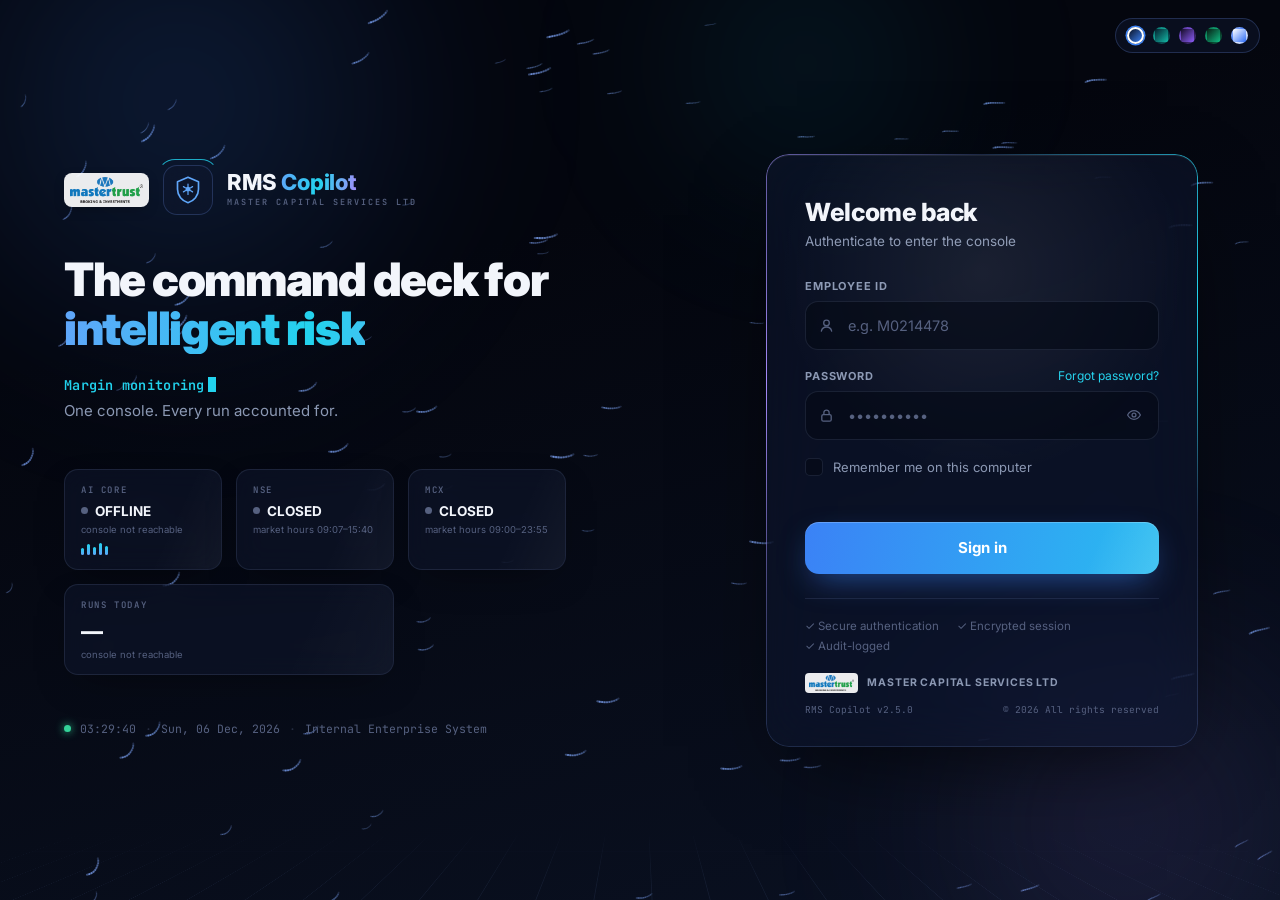
==== commit 32239f62: "login page fixes" ====
--- a/platform/login/index.html
+++ b/platform/login/index.html
@@ -90,18 +90,19 @@
         <div class="hud plx" data-plx="26" aria-hidden="true">
           <div class="hud-card anim float" style="--d:300ms; --fd:0s">
             <div class="hud-k">AI CORE</div>
-            <div class="hud-v"><span class="pulse ok"></span> ONLINE</div>
+            <div class="hud-v" id="hudAi"><span class="pulse"></span> CHECKING</div>
+            <div class="hud-sub" id="hudAiSub">console status</div>
             <div class="hud-wave"><i></i><i></i><i></i><i></i><i></i></div>
           </div>
           <div class="hud-card anim float" style="--d:380ms; --fd:1.1s">
             <div class="hud-k">NSE</div>
             <div class="hud-v" id="hudNse"><span class="pulse"></span> —</div>
-            <div class="hud-sub" id="hudNseSub">market hours 09:15–15:30</div>
+            <div class="hud-sub" id="hudNseSub">market hours 09:07–15:40</div>
           </div>
           <div class="hud-card anim float" style="--d:460ms; --fd:2.2s">
             <div class="hud-k">MCX</div>
             <div class="hud-v" id="hudMcx"><span class="pulse"></span> —</div>
-            <div class="hud-sub" id="hudMcxSub">market hours 09:00–23:30</div>
+            <div class="hud-sub" id="hudMcxSub">market hours 09:00–23:55</div>
           </div>
           <div class="hud-card anim float wide" style="--d:540ms; --fd:3.0s">
             <div class="hud-k">RUNS TODAY</div>
